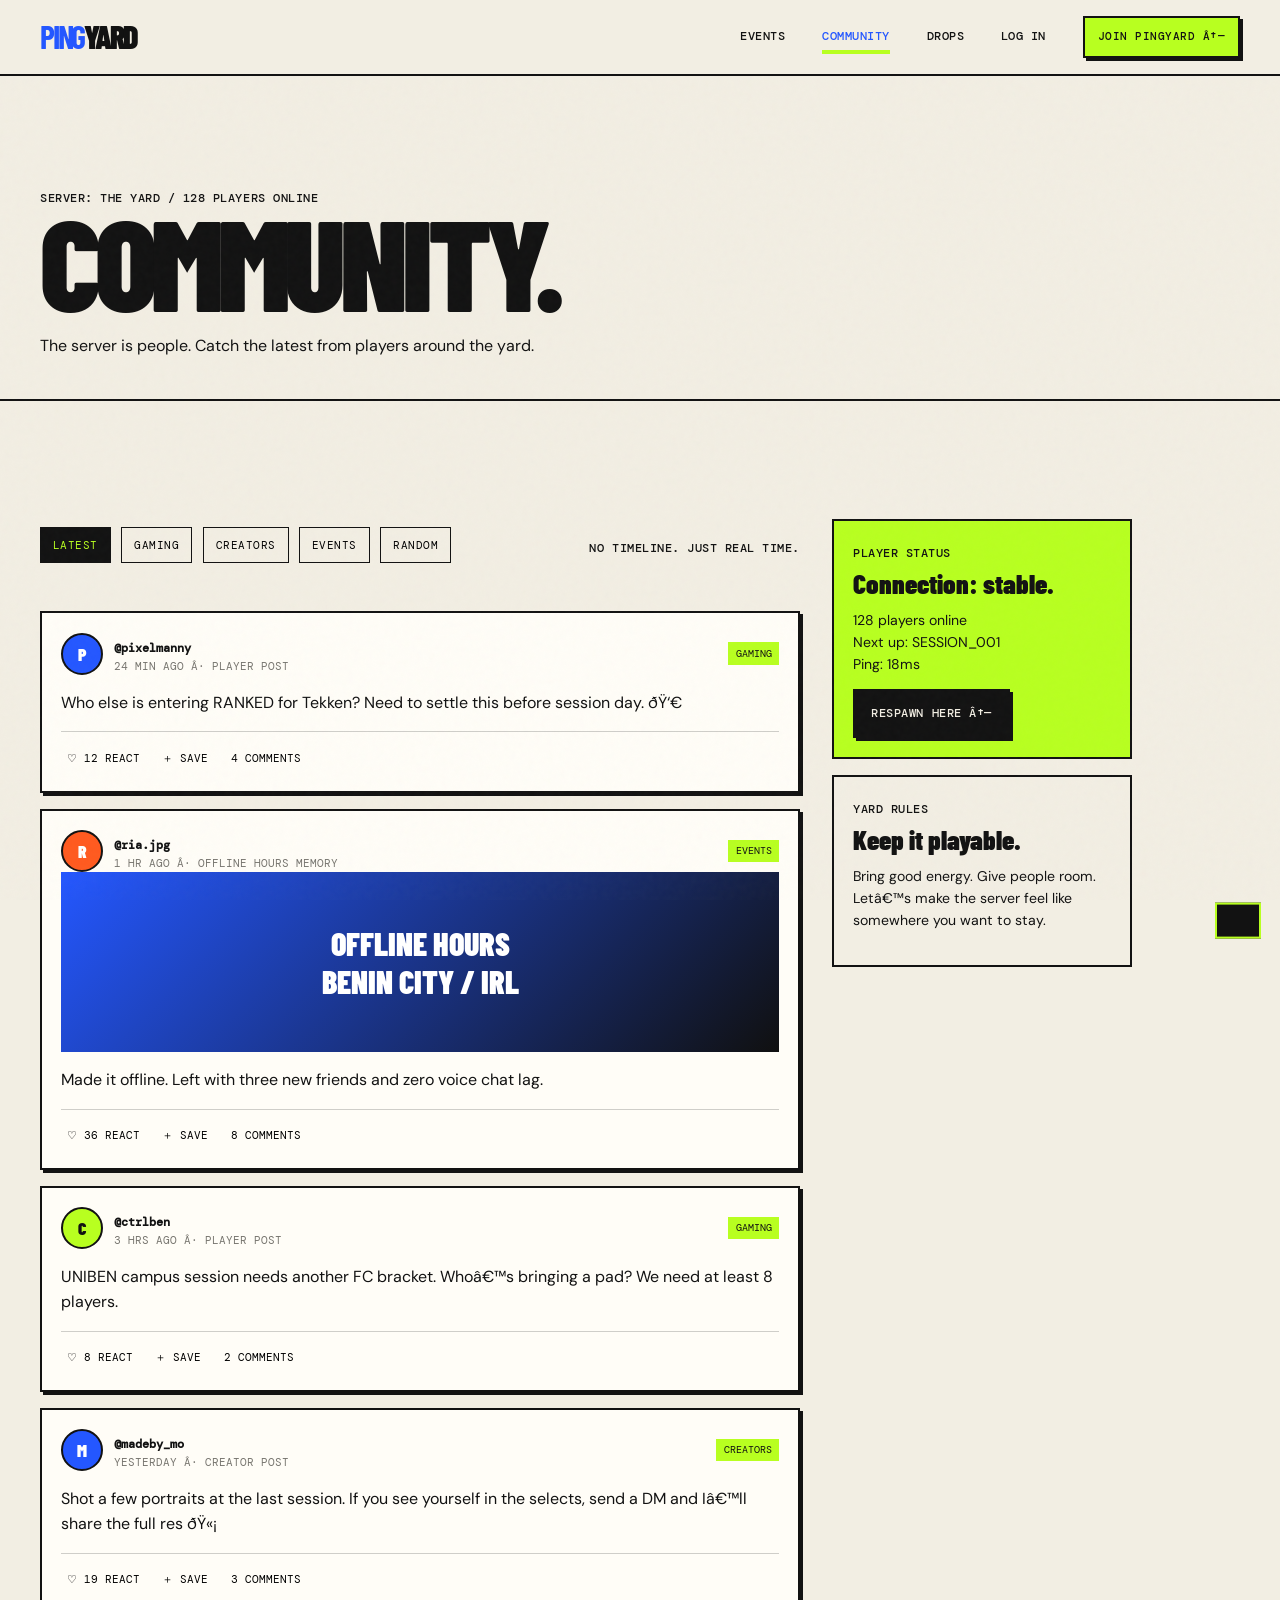
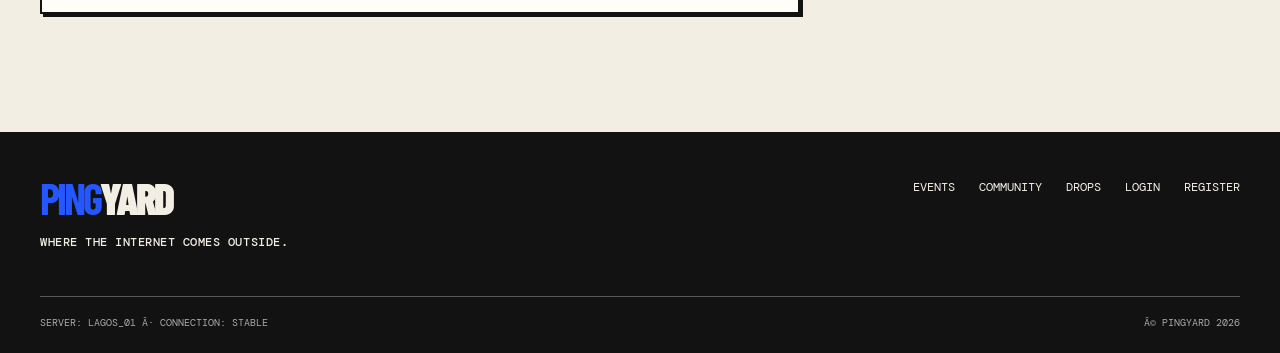
==== community/index.html @ 85963f4a "Add initial HTML structure for PINGYARD website including community, drops, events, and session page" ====
﻿<!doctype html><html lang="en"><head><meta charset="utf-8"><meta name="viewport" content="width=device-width,initial-scale=1"><meta name="theme-color" content="#f2eee3"><meta name="description" content="The PINGYARD community feed: players, creators and event memories from the yard."><title>Community â€” PINGYARD</title><link rel="stylesheet" href="../assets/css/main.css"></head><body><header class="site-header"><nav class="wrap nav-inner" aria-label="Main navigation"><a class="wordmark" href="../"><b>PING</b>YARD</a><button class="nav-toggle" aria-label="Open menu" aria-expanded="false" aria-controls="primary-links"><span></span><span></span><span></span></button><div class="nav-links" id="primary-links"><a class="nav-link" href="../events/">Events</a><a class="nav-link" aria-current="page" href="./">Community</a><a class="nav-link" href="../drops/">Drops</a><a class="nav-link" href="../login/">Log in</a><a class="button lime-btn nav-join" href="../register/">Join PINGYARD â†—</a></div></nav></header><main><section class="page-hero"><div class="wrap"><p class="eyebrow">SERVER: THE YARD / 128 PLAYERS ONLINE</p><h1 class="page-title">Community.</h1><p>The server is people. Catch the latest from players around the yard.</p></div></section><section class="section wrap"><div class="community-layout"><div><div class="community-toolbar"><div class="filters" data-filter-group="community"><button class="filter-btn" data-filter="all" aria-pressed="true">Latest</button><button class="filter-btn" data-filter="gaming" aria-pressed="false">Gaming</button><button class="filter-btn" data-filter="creators" aria-pressed="false">Creators</button><button class="filter-btn" data-filter="events" aria-pressed="false">Events</button><button class="filter-btn" data-filter="random" aria-pressed="false">Random</button></div><span class="eyebrow">NO TIMELINE. JUST REAL TIME.</span></div><div class="side-card hidden" data-guest-only><span class="eyebrow">PLAYER LOGIN REQUIRED</span><h3>Got something for the server?</h3><p>Log in to drop a post, save a memory or react to the latest.</p><a class="button dark" href="../login/">Login â†’</a> <a class="button outline" href="../register/">Register â†’</a></div><form class="form-card hidden" id="create-post-form" data-auth-only><p class="eyebrow">CREATE POST / <span data-player-name>PLAYER</span></p><div class="form-field"><label for="post-text">Whatâ€™s happening?</label><textarea id="post-text" name="text" maxlength="400" required placeholder="Drop a thought for the yardâ€¦"></textarea></div><div class="form-field"><label for="post-category">Category</label><select id="post-category" name="category"><option value="gaming">Gaming</option><option value="creators">Creators</option><option value="events">Events</option><option value="random">Random</option></select></div><button class="button" type="submit">Drop post â†—</button></form><div id="community-feed" aria-live="polite"><article class="post-card" data-post-id="manny-rank" data-reactions="12" data-community-category="gaming"><div class="post-head"><div class="avatar" aria-hidden="true">P</div><div><span class="player">@pixelmanny</span><small>24 MIN AGO Â· PLAYER POST</small></div><span class="post-category">Gaming</span></div><p>Who else is entering RANKED for Tekken? Need to settle this before session day. ðŸ‘€</p><div class="post-actions"><button class="text-button" data-like aria-pressed="false">â™¡ 12 REACT</button><button class="text-button" data-bookmark aria-pressed="false">ï¼‹ SAVE</button><button class="text-button" data-comments aria-expanded="false">4 COMMENTS</button></div><div class="comments"><div class="comment-row"><strong>@ria.jpg</strong> Iâ€™m in. First to three?</div><div class="comment-row"><strong>@ctrlben</strong> Lobby code on the day ðŸ”¥</div></div></article><article class="post-card" data-post-id="ria-hours" data-reactions="36" data-community-category="events"><div class="post-head"><div class="avatar" style="background:var(--orange)" aria-hidden="true">R</div><div><span class="player">@ria.jpg</span><small>1 HR AGO Â· OFFLINE HOURS MEMORY</small></div><span class="post-category">Events</span></div><div class="post-photo" role="img" aria-label="Graphic memory from Offline Hours in Benin City">OFFLINE HOURS<br>BENIN CITY / IRL</div><p>Made it offline. Left with three new friends and zero voice chat lag.</p><div class="post-actions"><button class="text-button" data-like aria-pressed="false">â™¡ 36 REACT</button><button class="text-button" data-bookmark aria-pressed="false">ï¼‹ SAVE</button><button class="text-button" data-comments aria-expanded="false">8 COMMENTS</button></div><div class="comments"><div class="comment-row"><strong>@joypadjay</strong> This night was a whole mood.</div></div></article><article class="post-card" data-post-id="ctrlben-campus" data-reactions="8" data-community-category="gaming"><div class="post-head"><div class="avatar" style="background:var(--lime);color:var(--ink)" aria-hidden="true">C</div><div><span class="player">@ctrlben</span><small>3 HRS AGO Â· PLAYER POST</small></div><span class="post-category">Gaming</span></div><p>UNIBEN campus session needs another FC bracket. Whoâ€™s bringing a pad? We need at least 8 players.</p><div class="post-actions"><button class="text-button" data-like aria-pressed="false">â™¡ 8 REACT</button><button class="text-button" data-bookmark aria-pressed="false">ï¼‹ SAVE</button><button class="text-button" data-comments aria-expanded="false">2 COMMENTS</button></div><div class="comments"><div class="comment-row"><strong>@mannyplays</strong> Pad charged. Iâ€™m there.</div></div></article><article class="post-card" data-post-id="mo-portraits" data-reactions="19" data-community-category="creators"><div class="post-head"><div class="avatar" aria-hidden="true">M</div><div><span class="player">@madeby_mo</span><small>YESTERDAY Â· CREATOR POST</small></div><span class="post-category">Creators</span></div><p>Shot a few portraits at the last session. If you see yourself in the selects, send a DM and Iâ€™ll share the full res ðŸ«¡</p><div class="post-actions"><button class="text-button" data-like aria-pressed="false">â™¡ 19 REACT</button><button class="text-button" data-bookmark aria-pressed="false">ï¼‹ SAVE</button><button class="text-button" data-comments aria-expanded="false">3 COMMENTS</button></div><div class="comments"><div class="comment-row">Find the crew at the next session for a photo.</div></div></article></div></div><aside class="community-sidebar"><div class="side-card"><span class="eyebrow">PLAYER STATUS</span><h3>Connection: stable.</h3><p>128 players online<br>Next up: SESSION_001<br>Ping: <span data-ping>18</span>ms</p><a href="../events/session-001/" class="button dark">Respawn here â†—</a></div><div class="side-card" style="background:var(--paper)"><span class="eyebrow">YARD RULES</span><h3>Keep it playable.</h3><p>Bring good energy. Give people room. Letâ€™s make the server feel like somewhere you want to stay.</p></div><button class="button outline hidden" data-logout data-home="../" data-auth-only>Log out</button></aside></div></section></main><footer class="site-footer"><div class="wrap"><div class="footer-top"><div class="footer-brand"><a class="wordmark" href="../"><b>PING</b>YARD</a><p class="eyebrow">Where the internet comes outside.</p></div><div class="footer-links"><a href="../events/">Events</a><a href="./">Community</a><a href="../drops/">Drops</a><a href="../login/">Login</a><a href="../register/">Register</a></div></div><div class="footer-bottom"><span>SERVER: LAGOS_01 Â· CONNECTION: STABLE</span><span>Â© PINGYARD 2026</span></div></div></footer><div class="toast" id="toast" role="status" aria-live="polite"></div><script src="../assets/js/main.js" defer></script></body></html>
---- assets/css/main.css ----
@import url('https://fonts.googleapis.com/css2?family=Barlow+Condensed:wght@600;700;800;900&family=DM+Mono:wght@400;500&family=DM+Sans:wght@400;500;600;700;800&display=swap');
:root{--blue:#2457ff;--lime:#b8ff20;--orange:#ff5a1f;--ink:#121212;--paper:#f2eee3;--white:#fffdf7;--muted:#77756f;--line:rgba(18,18,18,.2);--mono:'DM Mono',monospace;--display:'Barlow Condensed',Impact,sans-serif;--body:'DM Sans',Arial,sans-serif;--space:clamp(1rem,3vw,2rem);--max:1200px;--shadow:5px 5px 0 var(--ink)}
*{box-sizing:border-box}html{scroll-behavior:smooth}body{margin:0;background:var(--paper);color:var(--ink);font:16px/1.55 var(--body);overflow-x:hidden}body:before{content:"";position:fixed;inset:0;pointer-events:none;z-index:10;opacity:.12;background-image:url("data:image/svg+xml,%3Csvg viewBox='0 0 180 180' xmlns='http://www.w3.org/2000/svg'%3E%3Cfilter id='n'%3E%3CfeTurbulence type='fractalNoise' baseFrequency='.8' numOctaves='3' stitchTiles='stitch'/%3E%3C/filter%3E%3Crect width='100%25' height='100%25' filter='url(%23n)' opacity='.22'/%3E%3C/svg%3E")}img{max-width:100%;display:block}a{color:inherit}button,input,textarea,select{font:inherit}button,a{touch-action:manipulation}button:focus-visible,a:focus-visible,input:focus-visible,textarea:focus-visible,select:focus-visible{outline:3px solid var(--blue);outline-offset:3px}.wrap{width:min(var(--max),calc(100% - 2*var(--space)));margin-inline:auto}.eyebrow,.mono,.status-label,.tag,.nav-link,.button,.filter-btn,.system-panel,.meta{font-family:var(--mono);text-transform:uppercase;letter-spacing:.045em}.eyebrow{font-size:.72rem;font-weight:500}.blue{color:var(--blue)}.lime{color:#548100}.marker{background:var(--lime);padding:.1em .34em;box-decoration-break:clone;-webkit-box-decoration-break:clone}.tape-label{display:inline-block;padding:.35rem .65rem;background:var(--ink);color:var(--paper);font: .72rem var(--mono);transform:rotate(-1deg);text-transform:uppercase}.status-label{display:inline-flex;align-items:center;gap:.55rem;background:var(--ink);color:var(--paper);padding:.45rem .65rem;font-size:.69rem}.status-label:before{content:"";width:8px;height:8px;background:var(--lime);border-radius:50%;animation:blink 1.5s steps(2) infinite}.status-label.orange:before{background:var(--orange)}@keyframes blink{50%{opacity:.22}}.button{display:inline-flex;align-items:center;justify-content:center;min-height:48px;padding:.8rem 1rem;background:var(--blue);border:2px solid var(--ink);box-shadow:3px 3px 0 var(--ink);color:white;text-decoration:none;font-size:.76rem;font-weight:500;transition:transform .16s,box-shadow .16s;cursor:pointer}.button:hover{transform:translate(2px,2px);box-shadow:1px 1px 0 var(--ink)}.button.dark{background:var(--ink);color:var(--paper)}.button.lime-btn{background:var(--lime);color:var(--ink)}.button.outline{background:transparent;color:var(--ink);box-shadow:none}.site-header{position:sticky;top:0;z-index:20;background:var(--paper);border-bottom:2px solid var(--ink)}.nav-inner{min-height:74px;display:flex;align-items:center;justify-content:space-between;gap:1rem}.wordmark{text-decoration:none;font:900 2rem/.85 var(--display);letter-spacing:-.07em;color:var(--ink);white-space:nowrap}.wordmark b{color:var(--blue)}.nav-links{display:flex;align-items:center;gap:clamp(1rem,3vw,2.3rem)}.nav-link{text-decoration:none;font-size:.72rem;font-weight:500;position:relative}.nav-link:hover,.nav-link[aria-current=page]{color:var(--blue)}.nav-link[aria-current=page]:after{content:"";position:absolute;bottom:-8px;left:0;width:100%;height:4px;background:var(--lime)}.nav-join{min-height:42px;padding:.55rem .8rem;font-size:.7rem}.nav-toggle{display:none;border:2px solid var(--ink);background:transparent;padding:.5rem;min-width:44px;min-height:44px}.nav-toggle span{display:block;width:21px;height:2px;background:var(--ink);margin:4px}.hero{background:var(--blue);color:var(--paper);position:relative;overflow:hidden;border-bottom:6px solid var(--ink)}.hero-grid{display:grid;grid-template-columns:1.12fr .88fr;gap:2rem;align-items:center;min-height:min(690px,calc(100vh - 74px));padding-block:clamp(3rem,8vw,7rem)}.hero h1{font:900 clamp(4.6rem,10vw,9.8rem)/.78 var(--display);letter-spacing:-.055em;margin:1.3rem 0 1.5rem;text-transform:uppercase;max-width:760px}.hero h1 span{display:block;color:var(--ink);text-shadow:3px 3px 0 var(--paper);}.hero-copy{font-size:clamp(1.1rem,2vw,1.35rem);max-width:490px}.hero-actions{display:flex;gap:1rem;flex-wrap:wrap;margin-top:2rem}.hero .button.outline{border-color:var(--paper);color:var(--paper)}.hero-art{position:relative;min-height:435px;display:grid;place-items:center}.paper-card{position:absolute;background:var(--paper);color:var(--ink);box-shadow:8px 9px 0 var(--ink);border:2px solid var(--ink);padding:1.15rem;transform:rotate(3deg);width:min(360px,90%)}.paper-card h2{font:900 2.35rem/.9 var(--display);margin:.3rem 0}.paper-card .scribble{font:italic 700 1.1rem var(--body);transform:rotate(-5deg);color:var(--blue)}.imp{width:215px;height:205px;background:var(--ink);border:7px solid var(--paper);outline:3px solid var(--ink);border-radius:48% 46% 42% 48%;position:relative;transform:rotate(-6deg);box-shadow:10px 12px 0 rgba(18,18,18,.65);z-index:1}.imp:before,.imp:after{content:"";position:absolute;top:-28px;width:52px;height:62px;background:var(--ink);border:6px solid var(--paper);clip-path:polygon(50% 0,100% 100%,0 100%)}.imp:before{left:30px;transform:rotate(-18deg)}.imp:after{right:27px;transform:rotate(18deg)}.imp-eye{position:absolute;top:51px;left:43px;width:48px;height:61px;background:var(--paper);border-radius:55% 50% 60% 42%;transform:rotate(-12deg)}.imp-eye:after{content:"";position:absolute;right:-69px;top:5px;width:48px;height:61px;background:var(--paper);border-radius:50% 55% 42% 60%;transform:rotate(23deg)}.imp-ping{position:absolute;top:-56px;left:72px;color:var(--lime);font:900 4.4rem/.7 var(--display);z-index:2}.imp-x{position:absolute;bottom:-23px;left:78px;font:900 5rem/.7 var(--display);color:var(--blue);text-shadow:2px 2px var(--paper);z-index:2}.spark{position:absolute;font:900 3rem var(--display);color:var(--lime)}.spark.one{left:4%;top:10%}.spark.two{right:6%;bottom:13%;color:var(--paper)}.hero-stats{display:flex;gap:1.5rem;flex-wrap:wrap;margin-top:2.7rem;padding-top:1rem;border-top:1px solid rgba(255,255,255,.35);font: .68rem var(--mono);text-transform:uppercase}.hero-stats strong{color:var(--lime);font-weight:500}.section{padding-block:clamp(4rem,8vw,7rem)}.section-head{display:flex;align-items:end;justify-content:space-between;gap:2rem;margin-bottom:2rem}.section-head h2,.page-title{font:900 clamp(3rem,7vw,6.2rem)/.85 var(--display);letter-spacing:-.045em;text-transform:uppercase;margin:0}.section-head p{max-width:340px;margin:0}.section-kicker{margin:0 0 .8rem}.category-grid{display:grid;grid-template-columns:repeat(4,1fr);gap:1rem}.category{border-top:3px solid var(--ink);padding:1rem .2rem 0}.category-no{font: .72rem var(--mono);color:var(--blue)}.category h3{font:900 2.2rem/.9 var(--display);margin:.65rem 0}.category p{font-size:.93rem;color:#484743}.dark-section{background:var(--ink);color:var(--paper)}.session-feature{display:grid;grid-template-columns:1fr 1fr;min-height:430px;background:var(--ink);color:var(--paper);border:2px solid var(--ink);box-shadow:var(--shadow)}.session-poster{min-height:410px;display:flex;flex-direction:column;justify-content:space-between;padding:clamp(1.5rem,4vw,3rem);background:linear-gradient(135deg,rgba(18,18,18,.12),rgba(18,18,18,.78)),radial-gradient(circle at 65% 30%,var(--blue),transparent 38%),linear-gradient(20deg,#242424,#030303 65%);position:relative;overflow:hidden}.session-poster:after{content:"PINGYARD";position:absolute;left:5%;bottom:12%;font:900 clamp(3rem,7vw,7rem)/.8 var(--display);letter-spacing:-.07em;color:transparent;-webkit-text-stroke:1px rgba(242,238,227,.45);transform:rotate(-8deg)}.poster-title{position:relative;z-index:1;font:900 clamp(3.1rem,6vw,5rem)/.8 var(--display);text-transform:uppercase}.poster-sun{position:absolute;right:13%;top:25%;width:140px;height:140px;border:12px solid var(--blue);border-radius:50%;box-shadow:0 0 0 12px var(--ink),0 0 0 20px var(--lime);opacity:.9}.session-info{padding:clamp(1.5rem,4vw,3.25rem);display:flex;flex-direction:column;justify-content:center}.session-info h3{font:900 clamp(2.5rem,5vw,4.2rem)/.86 var(--display);margin:1.5rem 0 .8rem}.event-meta{display:grid;grid-template-columns:1fr 1fr;gap:1rem;padding:1.4rem 0;border-top:1px solid #5a5a5a;border-bottom:1px solid #5a5a5a;margin:1rem 0 1.5rem}.event-meta strong{display:block;font: .7rem var(--mono);color:var(--lime);margin-bottom:.3rem}.type-grid{display:grid;grid-template-columns:repeat(4,1fr);gap:1rem}.type-card{min-height:250px;border:2px solid var(--ink);padding:1rem;display:flex;flex-direction:column;justify-content:space-between;background:var(--white);box-shadow:3px 3px var(--ink);transition:transform .2s}.type-card:nth-child(2){background:var(--blue);color:white;transform:rotate(1deg)}.type-card:nth-child(3){background:var(--ink);color:var(--paper);transform:rotate(-1deg)}.type-card:nth-child(4){background:var(--lime)}.type-card:hover{transform:translateY(-5px) rotate(0)}.type-card h3{font:900 2rem/.88 var(--display);text-transform:uppercase;margin:.6rem 0}.type-card p{margin:0;font-size:.9rem}.community-tease{display:grid;grid-template-columns:.8fr 1.2fr;gap:3rem;align-items:center}.tease-note{font:900 clamp(3rem,6vw,5.8rem)/.82 var(--display);text-transform:uppercase}.post-mini{padding:1.25rem;background:var(--paper);color:var(--ink);border:2px solid var(--ink);margin:.75rem 0;box-shadow:3px 3px var(--blue)}.post-mini:nth-child(2){transform:rotate(1deg)}.post-mini:nth-child(3){transform:rotate(-1deg)}.post-mini p{margin:.5rem 0}.player{font: .72rem var(--mono);color:var(--blue)}.pack-feature{display:grid;grid-template-columns:1.1fr .9fr;gap:3rem;align-items:center}.pack-art{min-height:430px;background:linear-gradient(140deg,rgba(18,18,18,.2),rgba(18,18,18,.7)),repeating-linear-gradient(45deg,#c9c3b5 0 10px,#ede7d9 10px 20px);border:2px solid var(--ink);padding:2rem;display:flex;flex-direction:column;justify-content:space-between;box-shadow:var(--shadow);transform:rotate(-1deg)}.pack-art h3{font:900 clamp(4rem,8vw,7rem)/.75 var(--display);margin:1rem 0;text-transform:uppercase;max-width:6ch}.pack-items{display:flex;gap:.4rem;flex-wrap:wrap}.pack-copy h2{font:900 clamp(3rem,6vw,5rem)/.85 var(--display);margin:.8rem 0 1rem}.newsletter{background:var(--lime);padding:clamp(2rem,6vw,4rem);border-block:2px solid var(--ink)}.newsletter-inner{display:flex;align-items:end;justify-content:space-between;gap:2rem}.newsletter h2{font:900 clamp(2.8rem,6vw,5rem)/.84 var(--display);margin:.5rem 0}.newsletter-form{display:flex;max-width:490px;width:100%}.newsletter-form input{min-width:0;flex:1;padding:.8rem;border:2px solid var(--ink);background:var(--paper)}.newsletter-form .button{box-shadow:none}.site-footer{background:var(--ink);color:var(--paper);padding:3rem 0 1.5rem}.footer-top{display:flex;justify-content:space-between;gap:2rem;align-items:start;padding-bottom:2rem;border-bottom:1px solid #565656}.footer-brand .wordmark{color:var(--paper);font-size:2.7rem}.footer-links{display:flex;gap:1.5rem;flex-wrap:wrap;font: .72rem var(--mono);text-transform:uppercase}.footer-links a{text-decoration:none}.footer-bottom{display:flex;justify-content:space-between;gap:1rem;padding-top:1.2rem;font: .65rem var(--mono);color:#aaa}.page-hero{padding:clamp(3.5rem,8vw,6rem) 0 2.5rem;border-bottom:2px solid var(--ink);background:var(--paper)}.page-hero p{max-width:580px;margin:1.1rem 0 0}.page-title{font-size:clamp(3.8rem,10vw,8rem)}.filters{display:flex;align-items:center;gap:.65rem;flex-wrap:wrap;margin:1.5rem 0 2rem}.filter-btn{background:transparent;border:1px solid var(--ink);padding:.55rem .75rem;font-size:.68rem;cursor:pointer}.filter-btn[aria-pressed=true]{background:var(--ink);color:var(--lime)}.event-grid{display:grid;grid-template-columns:repeat(2,1fr);gap:1.2rem}.event-card{border:2px solid var(--ink);background:var(--white);box-shadow:4px 4px 0 var(--ink);display:grid;grid-template-columns:.85fr 1.15fr;min-height:240px}.event-thumb{padding:1rem;display:flex;flex-direction:column;justify-content:space-between;background:var(--blue);color:white;overflow:hidden;position:relative}.event-thumb:after{content:"";position:absolute;width:150px;height:150px;border:12px solid rgba(255,255,255,.75);border-radius:50%;right:-38px;bottom:22px;box-shadow:0 0 0 12px rgba(18,18,18,.8),0 0 0 20px var(--lime)}.event-card:nth-child(2) .event-thumb{background:var(--lime);color:var(--ink)}.event-card:nth-child(3) .event-thumb{background:var(--ink)}.event-card:nth-child(4) .event-thumb{background:var(--orange)}.event-thumb strong{font:900 2rem/.85 var(--display);position:relative;z-index:1}.event-details{padding:1.2rem;display:flex;flex-direction:column;align-items:start}.event-details h2{font:900 1.8rem/.9 var(--display);margin:.7rem 0}.event-details p{margin:.25rem 0 .9rem;font-size:.9rem}.event-details .button{margin-top:auto}.detail-hero{background:var(--ink);color:var(--paper);padding:clamp(3rem,7vw,6rem) 0}.detail-grid{display:grid;grid-template-columns:.85fr 1.15fr;gap:3rem;align-items:center}.detail-poster{aspect-ratio:4/5;background:radial-gradient(circle at 65% 25%,var(--blue),transparent 32%),linear-gradient(145deg,#202020,#050505);border:7px solid var(--paper);outline:2px solid var(--ink);padding:1.5rem;display:flex;flex-direction:column;justify-content:space-between;transform:rotate(-2deg);box-shadow:10px 10px var(--blue)}.detail-poster h2{font:900 clamp(3rem,7vw,6rem)/.8 var(--display);margin:0}.detail-content h1{font:900 clamp(3.2rem,7vw,6.5rem)/.8 var(--display);margin:1.3rem 0}.detail-content p{max-width:520px}.detail-facts{display:flex;gap:1.2rem;flex-wrap:wrap;font: .72rem var(--mono);text-transform:uppercase;margin:1.5rem 0}.detail-section-grid{display:grid;grid-template-columns:1fr 1fr;gap:3rem}.activity-list{display:grid;grid-template-columns:1fr 1fr;gap:.7rem}.activity-list span{padding:.8rem;border-bottom:1px solid var(--line);font-weight:700}.system-panel{background:var(--ink);color:var(--paper);padding:1.2rem;font-size:.72rem}.system-panel strong{color:var(--lime)}.community-layout{display:grid;grid-template-columns:minmax(0,760px) minmax(220px,300px);gap:2rem;align-items:start}.community-toolbar{display:flex;align-items:center;justify-content:space-between;gap:1rem;flex-wrap:wrap}.post-card{background:var(--white);border:2px solid var(--ink);padding:1.2rem;margin:1rem 0;box-shadow:3px 3px 0 var(--ink)}.post-head{display:flex;gap:.7rem;align-items:center}.avatar{width:42px;height:42px;border-radius:50%;background:var(--blue);color:white;display:grid;place-items:center;font:900 1.1rem var(--display);border:2px solid var(--ink)}.post-head .player{color:var(--ink);font-weight:700}.post-head small{display:block;color:var(--muted);font: .66rem var(--mono)}.post-category{margin-left:auto;font: .65rem var(--mono);text-transform:uppercase;background:var(--lime);padding:.3rem .45rem}.post-card>p{margin:1rem 0}.post-photo{height:180px;display:grid;place-items:center;background:linear-gradient(135deg,var(--blue),#101010);color:white;font:900 2rem var(--display);text-align:center;text-transform:uppercase}.post-actions{display:flex;gap:.7rem;border-top:1px solid var(--line);padding-top:.8rem}.text-button{border:0;background:transparent;cursor:pointer;font: .7rem var(--mono);text-transform:uppercase;padding:.35rem}.text-button[aria-pressed=true]{color:var(--blue)}.comments{display:none;border-top:1px solid var(--line);padding-top:.8rem;margin-top:.8rem}.comments.open{display:block}.comment-row{font-size:.86rem;padding:.5rem 0}.side-card{padding:1.2rem;border:2px solid var(--ink);background:var(--lime);margin:1rem 0}.side-card h3{font:900 1.7rem/.9 var(--display);margin:.4rem 0}.side-card p{font-size:.88rem}.form-card{background:var(--white);border:2px solid var(--ink);padding:clamp(1.3rem,4vw,2.5rem);box-shadow:var(--shadow)}.form-field{display:grid;gap:.35rem;margin:1rem 0}.form-field label{font: .7rem var(--mono);text-transform:uppercase}.form-field input,.form-field textarea,.form-field select{width:100%;padding:.8rem .85rem;border:1.5px solid var(--ink);background:var(--paper);min-height:48px}.form-field textarea{min-height:120px;resize:vertical}.form-help{font-size:.78rem;color:#555}.form-layout{display:grid;grid-template-columns:1fr .8fr;gap:3rem;align-items:center;padding-block:4rem}.auth-art{background:var(--blue);color:var(--paper);padding:2rem;min-height:480px;display:flex;flex-direction:column;justify-content:space-between;overflow:hidden;position:relative;border:2px solid var(--ink)}.auth-art h2{font:900 clamp(3rem,7vw,6rem)/.8 var(--display);margin:0;position:relative;z-index:1}.auth-art .imp{transform:scale(1.2) rotate(8deg);align-self:center;margin:2rem}.auth-note{background:var(--lime);color:var(--ink);padding:.6rem;font:italic 700 1.2rem var(--body);align-self:end;transform:rotate(-3deg)}.modal-backdrop{position:fixed;inset:0;z-index:50;background:rgba(18,18,18,.72);display:none;place-items:center;padding:1rem}.modal-backdrop.open{display:grid}.modal{background:var(--paper);border:3px solid var(--ink);box-shadow:8px 8px 0 var(--blue);width:min(560px,100%);max-height:min(90vh,850px);overflow:auto;padding:1.4rem}.modal-head{display:flex;align-items:start;justify-content:space-between}.modal-head h2{font:900 2.5rem/.9 var(--display);margin:.3rem 0}.modal-close{background:none;border:2px solid var(--ink);width:42px;height:42px;font-size:1.35rem;cursor:pointer}.toast{position:fixed;bottom:1.2rem;right:1.2rem;z-index:60;background:var(--ink);color:var(--lime);padding:1rem 1.3rem;border:2px solid var(--lime);font: .72rem var(--mono);transform:translateY(160%);transition:transform .2s}.toast.show{transform:translateY(0)}.empty-state{text-align:center;padding:2rem;border:1px dashed var(--ink);margin:1rem 0}.hidden{display:none!important}
@media(max-width:850px){.nav-links{gap:1rem}.nav-link{font-size:.66rem}.hero-grid{grid-template-columns:1.05fr .95fr}.hero-art{min-height:350px}.category-grid,.type-grid{grid-template-columns:repeat(2,1fr)}.community-layout{grid-template-columns:1fr}.community-sidebar{display:grid;grid-template-columns:1fr 1fr;gap:1rem}.event-grid{grid-template-columns:1fr}.form-layout{gap:1.5rem}}
@media(max-width:640px){:root{--space:1.15rem}.nav-inner{min-height:64px}.nav-toggle{display:block}.nav-join{display:none}.nav-links{display:none;position:absolute;top:64px;left:0;right:0;padding:1rem 1.15rem 1.3rem;background:var(--paper);border-bottom:2px solid var(--ink);flex-direction:column;align-items:stretch;gap:0}.nav-links.open{display:flex}.nav-link{padding:.85rem 0;border-bottom:1px solid var(--line);font-size:.78rem}.nav-link[aria-current=page]:after{display:none}.hero-grid{grid-template-columns:1fr;min-height:unset;padding-block:3.2rem 2rem;gap:1rem}.hero h1{font-size:clamp(4rem,19vw,6.8rem);margin:.9rem 0 1.1rem}.hero-copy{font-size:1rem}.hero-art{min-height:295px;margin-top:.7rem}.imp{transform:scale(.78) rotate(-6deg)}.paper-card{width:250px;padding:.8rem}.paper-card h2{font-size:1.8rem}.hero-stats{gap:.7rem 1.2rem;margin-top:1.8rem}.section-head{display:block}.section-head p{margin-top:1rem}.category-grid{gap:1.5rem .9rem}.category h3{font-size:1.9rem}.session-feature,.pack-feature,.community-tease,.detail-grid,.detail-section-grid,.form-layout{grid-template-columns:1fr}.session-poster{min-height:330px}.session-info{padding:1.4rem}.type-grid{gap:.7rem}.type-card{min-height:210px;padding:.8rem}.type-card h3{font-size:1.7rem}.tease-note{font-size:3.3rem}.pack-art{min-height:340px}.newsletter-inner{display:block}.newsletter-form{margin-top:1.5rem}.footer-top,.footer-bottom{display:block}.footer-links{margin-top:1.5rem;gap:1rem}.footer-bottom span{display:block;margin-top:.6rem}.page-title{font-size:clamp(3.7rem,19vw,6rem)}.event-card{grid-template-columns:.75fr 1.25fr;min-height:225px}.event-thumb strong{font-size:1.55rem}.event-details{padding:.9rem}.event-details h2{font-size:1.5rem}.detail-poster{aspect-ratio:1/1;max-width:340px;margin:0 auto}.detail-content h1{font-size:3.7rem}.activity-list{grid-template-columns:1fr 1fr}.community-sidebar{grid-template-columns:1fr}.auth-art{min-height:330px}.auth-art .imp{transform:scale(.8) rotate(8deg);margin:1rem}.form-layout{padding-block:2rem}.form-layout>section{order:0}.form-layout>.auth-art{order:-1}.post-card{padding:1rem}.filters{gap:.45rem}.filter-btn{padding:.5rem .6rem;font-size:.62rem}}
@media(prefers-reduced-motion:reduce){*,*:before,*:after{scroll-behavior:auto!important;animation-duration:.01ms!important;animation-iteration-count:1!important;transition-duration:.01ms!important}}
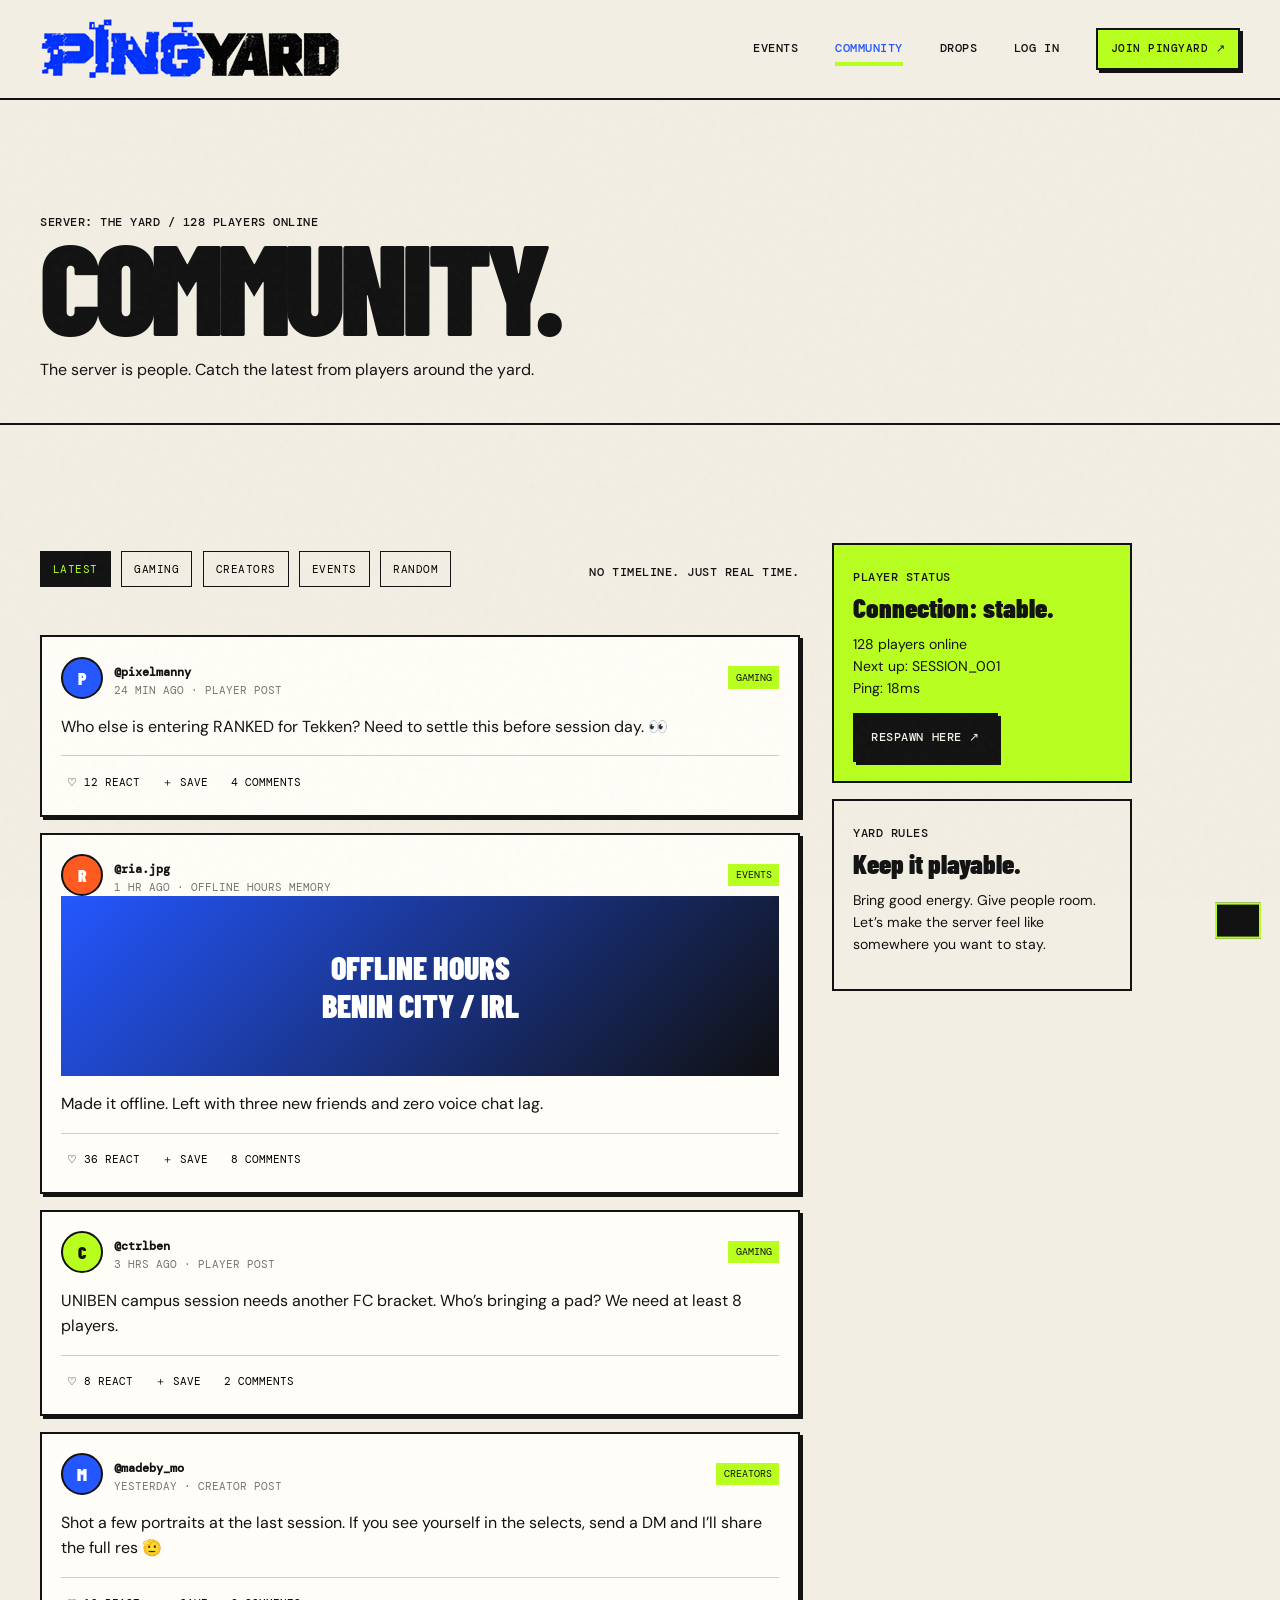
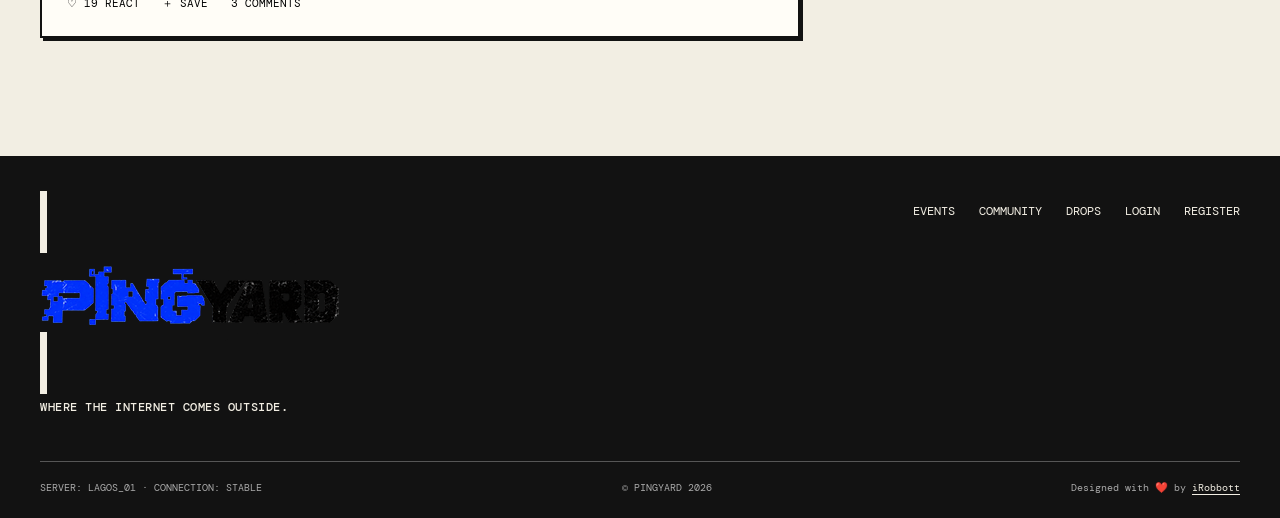
==== commit 5eb5ecfc: "Refactor code structure for improved readability and maintainability" ====
--- a/community/index.html
+++ b/community/index.html
@@ -1 +1 @@
-﻿<!doctype html><html lang="en"><head><meta charset="utf-8"><meta name="viewport" content="width=device-width,initial-scale=1"><meta name="theme-color" content="#f2eee3"><meta name="description" content="The PINGYARD community feed: players, creators and event memories from the yard."><title>Community â€” PINGYARD</title><link rel="stylesheet" href="../assets/css/main.css"></head><body><header class="site-header"><nav class="wrap nav-inner" aria-label="Main navigation"><a class="wordmark" href="../"><b>PING</b>YARD</a><button class="nav-toggle" aria-label="Open menu" aria-expanded="false" aria-controls="primary-links"><span></span><span></span><span></span></button><div class="nav-links" id="primary-links"><a class="nav-link" href="../events/">Events</a><a class="nav-link" aria-current="page" href="./">Community</a><a class="nav-link" href="../drops/">Drops</a><a class="nav-link" href="../login/">Log in</a><a class="button lime-btn nav-join" href="../register/">Join PINGYARD â†—</a></div></nav></header><main><section class="page-hero"><div class="wrap"><p class="eyebrow">SERVER: THE YARD / 128 PLAYERS ONLINE</p><h1 class="page-title">Community.</h1><p>The server is people. Catch the latest from players around the yard.</p></div></section><section class="section wrap"><div class="community-layout"><div><div class="community-toolbar"><div class="filters" data-filter-group="community"><button class="filter-btn" data-filter="all" aria-pressed="true">Latest</button><button class="filter-btn" data-filter="gaming" aria-pressed="false">Gaming</button><button class="filter-btn" data-filter="creators" aria-pressed="false">Creators</button><button class="filter-btn" data-filter="events" aria-pressed="false">Events</button><button class="filter-btn" data-filter="random" aria-pressed="false">Random</button></div><span class="eyebrow">NO TIMELINE. JUST REAL TIME.</span></div><div class="side-card hidden" data-guest-only><span class="eyebrow">PLAYER LOGIN REQUIRED</span><h3>Got something for the server?</h3><p>Log in to drop a post, save a memory or react to the latest.</p><a class="button dark" href="../login/">Login â†’</a> <a class="button outline" href="../register/">Register â†’</a></div><form class="form-card hidden" id="create-post-form" data-auth-only><p class="eyebrow">CREATE POST / <span data-player-name>PLAYER</span></p><div class="form-field"><label for="post-text">Whatâ€™s happening?</label><textarea id="post-text" name="text" maxlength="400" required placeholder="Drop a thought for the yardâ€¦"></textarea></div><div class="form-field"><label for="post-category">Category</label><select id="post-category" name="category"><option value="gaming">Gaming</option><option value="creators">Creators</option><option value="events">Events</option><option value="random">Random</option></select></div><button class="button" type="submit">Drop post â†—</button></form><div id="community-feed" aria-live="polite"><article class="post-card" data-post-id="manny-rank" data-reactions="12" data-community-category="gaming"><div class="post-head"><div class="avatar" aria-hidden="true">P</div><div><span class="player">@pixelmanny</span><small>24 MIN AGO Â· PLAYER POST</small></div><span class="post-category">Gaming</span></div><p>Who else is entering RANKED for Tekken? Need to settle this before session day. ðŸ‘€</p><div class="post-actions"><button class="text-button" data-like aria-pressed="false">â™¡ 12 REACT</button><button class="text-button" data-bookmark aria-pressed="false">ï¼‹ SAVE</button><button class="text-button" data-comments aria-expanded="false">4 COMMENTS</button></div><div class="comments"><div class="comment-row"><strong>@ria.jpg</strong> Iâ€™m in. First to three?</div><div class="comment-row"><strong>@ctrlben</strong> Lobby code on the day ðŸ”¥</div></div></article><article class="post-card" data-post-id="ria-hours" data-reactions="36" data-community-category="events"><div class="post-head"><div class="avatar" style="background:var(--orange)" aria-hidden="true">R</div><div><span class="player">@ria.jpg</span><small>1 HR AGO Â· OFFLINE HOURS MEMORY</small></div><span class="post-category">Events</span></div><div class="post-photo" role="img" aria-label="Graphic memory from Offline Hours in Benin City">OFFLINE HOURS<br>BENIN CITY / IRL</div><p>Made it offline. Left with three new friends and zero voice chat lag.</p><div class="post-actions"><button class="text-button" data-like aria-pressed="false">â™¡ 36 REACT</button><button class="text-button" data-bookmark aria-pressed="false">ï¼‹ SAVE</button><button class="text-button" data-comments aria-expanded="false">8 COMMENTS</button></div><div class="comments"><div class="comment-row"><strong>@joypadjay</strong> This night was a whole mood.</div></div></article><article class="post-card" data-post-id="ctrlben-campus" data-reactions="8" data-community-category="gaming"><div class="post-head"><div class="avatar" style="background:var(--lime);color:var(--ink)" aria-hidden="true">C</div><div><span class="player">@ctrlben</span><small>3 HRS AGO Â· PLAYER POST</small></div><span class="post-category">Gaming</span></div><p>UNIBEN campus session needs another FC bracket. Whoâ€™s bringing a pad? We need at least 8 players.</p><div class="post-actions"><button class="text-button" data-like aria-pressed="false">â™¡ 8 REACT</button><button class="text-button" data-bookmark aria-pressed="false">ï¼‹ SAVE</button><button class="text-button" data-comments aria-expanded="false">2 COMMENTS</button></div><div class="comments"><div class="comment-row"><strong>@mannyplays</strong> Pad charged. Iâ€™m there.</div></div></article><article class="post-card" data-post-id="mo-portraits" data-reactions="19" data-community-category="creators"><div class="post-head"><div class="avatar" aria-hidden="true">M</div><div><span class="player">@madeby_mo</span><small>YESTERDAY Â· CREATOR POST</small></div><span class="post-category">Creators</span></div><p>Shot a few portraits at the last session. If you see yourself in the selects, send a DM and Iâ€™ll share the full res ðŸ«¡</p><div class="post-actions"><button class="text-button" data-like aria-pressed="false">â™¡ 19 REACT</button><button class="text-button" data-bookmark aria-pressed="false">ï¼‹ SAVE</button><button class="text-button" data-comments aria-expanded="false">3 COMMENTS</button></div><div class="comments"><div class="comment-row">Find the crew at the next session for a photo.</div></div></article></div></div><aside class="community-sidebar"><div class="side-card"><span class="eyebrow">PLAYER STATUS</span><h3>Connection: stable.</h3><p>128 players online<br>Next up: SESSION_001<br>Ping: <span data-ping>18</span>ms</p><a href="../events/session-001/" class="button dark">Respawn here â†—</a></div><div class="side-card" style="background:var(--paper)"><span class="eyebrow">YARD RULES</span><h3>Keep it playable.</h3><p>Bring good energy. Give people room. Letâ€™s make the server feel like somewhere you want to stay.</p></div><button class="button outline hidden" data-logout data-home="../" data-auth-only>Log out</button></aside></div></section></main><footer class="site-footer"><div class="wrap"><div class="footer-top"><div class="footer-brand"><a class="wordmark" href="../"><b>PING</b>YARD</a><p class="eyebrow">Where the internet comes outside.</p></div><div class="footer-links"><a href="../events/">Events</a><a href="./">Community</a><a href="../drops/">Drops</a><a href="../login/">Login</a><a href="../register/">Register</a></div></div><div class="footer-bottom"><span>SERVER: LAGOS_01 Â· CONNECTION: STABLE</span><span>Â© PINGYARD 2026</span></div></div></footer><div class="toast" id="toast" role="status" aria-live="polite"></div><script src="../assets/js/main.js" defer></script></body></html>
+<!doctype html><html lang="en"><head><meta charset="utf-8"><meta name="viewport" content="width=device-width,initial-scale=1"><meta name="theme-color" content="#f2eee3"><meta name="description" content="The PINGYARD community feed: players, creators and event memories from the yard."><title>Community — PINGYARD</title><link rel="stylesheet" href="../assets/css/main.css"><link rel="icon" type="image/png" href="../favicon.png"><meta property="og:image" content="../og-img.png"><meta property="og:image:width" content="640"><meta property="og:image:height" content="320"><meta property="og:image:alt" content="PINGYARD. Where the internet comes outside"></head><body><header class="site-header"><nav class="wrap nav-inner" aria-label="Main navigation"><a class="wordmark" href="../" aria-label="PINGYARD home"><img src="../assets/images/brand/logo.png" alt="PINGYARD"></a><button class="nav-toggle" aria-label="Open menu" aria-expanded="false" aria-controls="primary-links"><span></span><span></span><span></span></button><div class="nav-links" id="primary-links"><a class="nav-link" href="../events/">Events</a><a class="nav-link" aria-current="page" href="./">Community</a><a class="nav-link" href="../drops/">Drops</a><a class="nav-link" href="../login/">Log in</a><a class="button lime-btn nav-join" href="../register/">Join PINGYARD ↗</a></div></nav></header><main><section class="page-hero"><div class="wrap"><p class="eyebrow">SERVER: THE YARD / 128 PLAYERS ONLINE</p><h1 class="page-title">Community.</h1><p>The server is people. Catch the latest from players around the yard.</p></div></section><section class="section wrap"><div class="community-layout"><div><div class="community-toolbar"><div class="filters" data-filter-group="community"><button class="filter-btn" data-filter="all" aria-pressed="true">Latest</button><button class="filter-btn" data-filter="gaming" aria-pressed="false">Gaming</button><button class="filter-btn" data-filter="creators" aria-pressed="false">Creators</button><button class="filter-btn" data-filter="events" aria-pressed="false">Events</button><button class="filter-btn" data-filter="random" aria-pressed="false">Random</button></div><span class="eyebrow">NO TIMELINE. JUST REAL TIME.</span></div><div class="side-card hidden" data-guest-only><span class="eyebrow">PLAYER LOGIN REQUIRED</span><h3>Got something for the server?</h3><p>Log in to drop a post, save a memory or react to the latest.</p><a class="button dark" href="../login/">Login →</a> <a class="button outline" href="../register/">Register →</a></div><form class="form-card hidden" id="create-post-form" data-auth-only><p class="eyebrow">CREATE POST / <span data-player-name>PLAYER</span></p><div class="form-field"><label for="post-text">What’s happening?</label><textarea id="post-text" name="text" maxlength="400" required placeholder="Drop a thought for the yard…"></textarea></div><div class="form-field"><label for="post-category">Category</label><select id="post-category" name="category"><option value="gaming">Gaming</option><option value="creators">Creators</option><option value="events">Events</option><option value="random">Random</option></select></div><button class="button" type="submit">Drop post ↗</button></form><div id="community-feed" aria-live="polite"><article class="post-card" data-post-id="manny-rank" data-reactions="12" data-community-category="gaming"><div class="post-head"><div class="avatar" aria-hidden="true">P</div><div><span class="player">@pixelmanny</span><small>24 MIN AGO · PLAYER POST</small></div><span class="post-category">Gaming</span></div><p>Who else is entering RANKED for Tekken? Need to settle this before session day. 👀</p><div class="post-actions"><button class="text-button" data-like aria-pressed="false">♡ 12 REACT</button><button class="text-button" data-bookmark aria-pressed="false">+ SAVE</button><button class="text-button" data-comments aria-expanded="false">4 COMMENTS</button></div><div class="comments"><div class="comment-row"><strong>@ria.jpg</strong> I’m in. First to three?</div><div class="comment-row"><strong>@ctrlben</strong> Lobby code on the day 🔥</div></div></article><article class="post-card" data-post-id="ria-hours" data-reactions="36" data-community-category="events"><div class="post-head"><div class="avatar" style="background:var(--orange)" aria-hidden="true">R</div><div><span class="player">@ria.jpg</span><small>1 HR AGO · OFFLINE HOURS MEMORY</small></div><span class="post-category">Events</span></div><div class="post-photo" role="img" aria-label="Graphic memory from Offline Hours in Benin City">OFFLINE HOURS<br>BENIN CITY / IRL</div><p>Made it offline. Left with three new friends and zero voice chat lag.</p><div class="post-actions"><button class="text-button" data-like aria-pressed="false">♡ 36 REACT</button><button class="text-button" data-bookmark aria-pressed="false">+ SAVE</button><button class="text-button" data-comments aria-expanded="false">8 COMMENTS</button></div><div class="comments"><div class="comment-row"><strong>@joypadjay</strong> This night was a whole mood.</div></div></article><article class="post-card" data-post-id="ctrlben-campus" data-reactions="8" data-community-category="gaming"><div class="post-head"><div class="avatar" style="background:var(--lime);color:var(--ink)" aria-hidden="true">C</div><div><span class="player">@ctrlben</span><small>3 HRS AGO · PLAYER POST</small></div><span class="post-category">Gaming</span></div><p>UNIBEN campus session needs another FC bracket. Who’s bringing a pad? We need at least 8 players.</p><div class="post-actions"><button class="text-button" data-like aria-pressed="false">♡ 8 REACT</button><button class="text-button" data-bookmark aria-pressed="false">+ SAVE</button><button class="text-button" data-comments aria-expanded="false">2 COMMENTS</button></div><div class="comments"><div class="comment-row"><strong>@mannyplays</strong> Pad charged. I’m there.</div></div></article><article class="post-card" data-post-id="mo-portraits" data-reactions="19" data-community-category="creators"><div class="post-head"><div class="avatar" aria-hidden="true">M</div><div><span class="player">@madeby_mo</span><small>YESTERDAY · CREATOR POST</small></div><span class="post-category">Creators</span></div><p>Shot a few portraits at the last session. If you see yourself in the selects, send a DM and I’ll share the full res 🫡</p><div class="post-actions"><button class="text-button" data-like aria-pressed="false">♡ 19 REACT</button><button class="text-button" data-bookmark aria-pressed="false">+ SAVE</button><button class="text-button" data-comments aria-expanded="false">3 COMMENTS</button></div><div class="comments"><div class="comment-row">Find the crew at the next session for a photo.</div></div></article></div></div><aside class="community-sidebar"><div class="side-card"><span class="eyebrow">PLAYER STATUS</span><h3>Connection: stable.</h3><p>128 players online<br>Next up: SESSION_001<br>Ping: <span data-ping>18</span>ms</p><a href="../events/session-001/" class="button dark">Respawn here ↗</a></div><div class="side-card" style="background:var(--paper)"><span class="eyebrow">YARD RULES</span><h3>Keep it playable.</h3><p>Bring good energy. Give people room. Let’s make the server feel like somewhere you want to stay.</p></div><button class="button outline hidden" data-logout data-home="../" data-auth-only>Log out</button></aside></div></section></main><footer class="site-footer"><div class="wrap"><div class="footer-top"><div class="footer-brand"><a class="wordmark" href="../" aria-label="PINGYARD home"><img src="../assets/images/brand/logo.png" alt="PINGYARD"></a><p class="eyebrow">Where the internet comes outside.</p></div><div class="footer-links"><a href="../events/">Events</a><a href="./">Community</a><a href="../drops/">Drops</a><a href="../login/">Login</a><a href="../register/">Register</a></div></div><div class="footer-bottom"><span>SERVER: LAGOS_01 · CONNECTION: STABLE</span><span>© PINGYARD 2026</span><span>Designed with &#x2764;&#xFE0F; by <a href="https://irobbott.github.io">iRobbott</a></span></div></div></footer><div class="toast" id="toast" role="status" aria-live="polite"></div><script src="../assets/js/main.js" defer></script></body></html>
--- a/assets/css/main.css
+++ b/assets/css/main.css
@@ -4,3 +4,13 @@
 @media(max-width:850px){.nav-links{gap:1rem}.nav-link{font-size:.66rem}.hero-grid{grid-template-columns:1.05fr .95fr}.hero-art{min-height:350px}.category-grid,.type-grid{grid-template-columns:repeat(2,1fr)}.community-layout{grid-template-columns:1fr}.community-sidebar{display:grid;grid-template-columns:1fr 1fr;gap:1rem}.event-grid{grid-template-columns:1fr}.form-layout{gap:1.5rem}}
 @media(max-width:640px){:root{--space:1.15rem}.nav-inner{min-height:64px}.nav-toggle{display:block}.nav-join{display:none}.nav-links{display:none;position:absolute;top:64px;left:0;right:0;padding:1rem 1.15rem 1.3rem;background:var(--paper);border-bottom:2px solid var(--ink);flex-direction:column;align-items:stretch;gap:0}.nav-links.open{display:flex}.nav-link{padding:.85rem 0;border-bottom:1px solid var(--line);font-size:.78rem}.nav-link[aria-current=page]:after{display:none}.hero-grid{grid-template-columns:1fr;min-height:unset;padding-block:3.2rem 2rem;gap:1rem}.hero h1{font-size:clamp(4rem,19vw,6.8rem);margin:.9rem 0 1.1rem}.hero-copy{font-size:1rem}.hero-art{min-height:295px;margin-top:.7rem}.imp{transform:scale(.78) rotate(-6deg)}.paper-card{width:250px;padding:.8rem}.paper-card h2{font-size:1.8rem}.hero-stats{gap:.7rem 1.2rem;margin-top:1.8rem}.section-head{display:block}.section-head p{margin-top:1rem}.category-grid{gap:1.5rem .9rem}.category h3{font-size:1.9rem}.session-feature,.pack-feature,.community-tease,.detail-grid,.detail-section-grid,.form-layout{grid-template-columns:1fr}.session-poster{min-height:330px}.session-info{padding:1.4rem}.type-grid{gap:.7rem}.type-card{min-height:210px;padding:.8rem}.type-card h3{font-size:1.7rem}.tease-note{font-size:3.3rem}.pack-art{min-height:340px}.newsletter-inner{display:block}.newsletter-form{margin-top:1.5rem}.footer-top,.footer-bottom{display:block}.footer-links{margin-top:1.5rem;gap:1rem}.footer-bottom span{display:block;margin-top:.6rem}.page-title{font-size:clamp(3.7rem,19vw,6rem)}.event-card{grid-template-columns:.75fr 1.25fr;min-height:225px}.event-thumb strong{font-size:1.55rem}.event-details{padding:.9rem}.event-details h2{font-size:1.5rem}.detail-poster{aspect-ratio:1/1;max-width:340px;margin:0 auto}.detail-content h1{font-size:3.7rem}.activity-list{grid-template-columns:1fr 1fr}.community-sidebar{grid-template-columns:1fr}.auth-art{min-height:330px}.auth-art .imp{transform:scale(.8) rotate(8deg);margin:1rem}.form-layout{padding-block:2rem}.form-layout>section{order:0}.form-layout>.auth-art{order:-1}.post-card{padding:1rem}.filters{gap:.45rem}.filter-btn{padding:.5rem .6rem;font-size:.62rem}}
 @media(prefers-reduced-motion:reduce){*,*:before,*:after{scroll-behavior:auto!important;animation-duration:.01ms!important;animation-iteration-count:1!important;transition-duration:.01ms!important}}
+/* Official PINGYARD image assets */
+.hero .marker{color:var(--ink)}
+.hero-art .mascot-primary{position:absolute;left:2%;bottom:0;width:min(72%,320px);max-height:96%;object-fit:contain;z-index:2;transform:rotate(-4deg)}
+.hero-art .mascot-secondary{position:absolute;right:0;top:2%;width:min(47%,205px);max-height:68%;object-fit:contain;z-index:1;transform:rotate(4deg)}
+.hero-art .paper-card{right:0;bottom:4%;z-index:3;width:min(310px,78%)}
+.auth-art .auth-mascot{width:min(86%,350px);height:auto;max-height:310px;object-fit:contain;align-self:center;margin:auto}
+@media(max-width:640px){.hero-art .mascot-primary{left:0;width:min(71%,245px);max-height:90%}.hero-art .mascot-secondary{right:0;top:0;width:min(47%,155px);max-height:62%}.hero-art .paper-card{right:0;bottom:1%;width:min(245px,73%)}.auth-art .auth-mascot{max-height:230px}}
+.footer-brand .wordmark{background:var(--paper);padding:.3rem .45rem;transform:rotate(-1deg)}
+
+.footer-bottom a{color:var(--paper);text-underline-offset:3px}.footer-bottom a:hover{color:var(--lime)}
